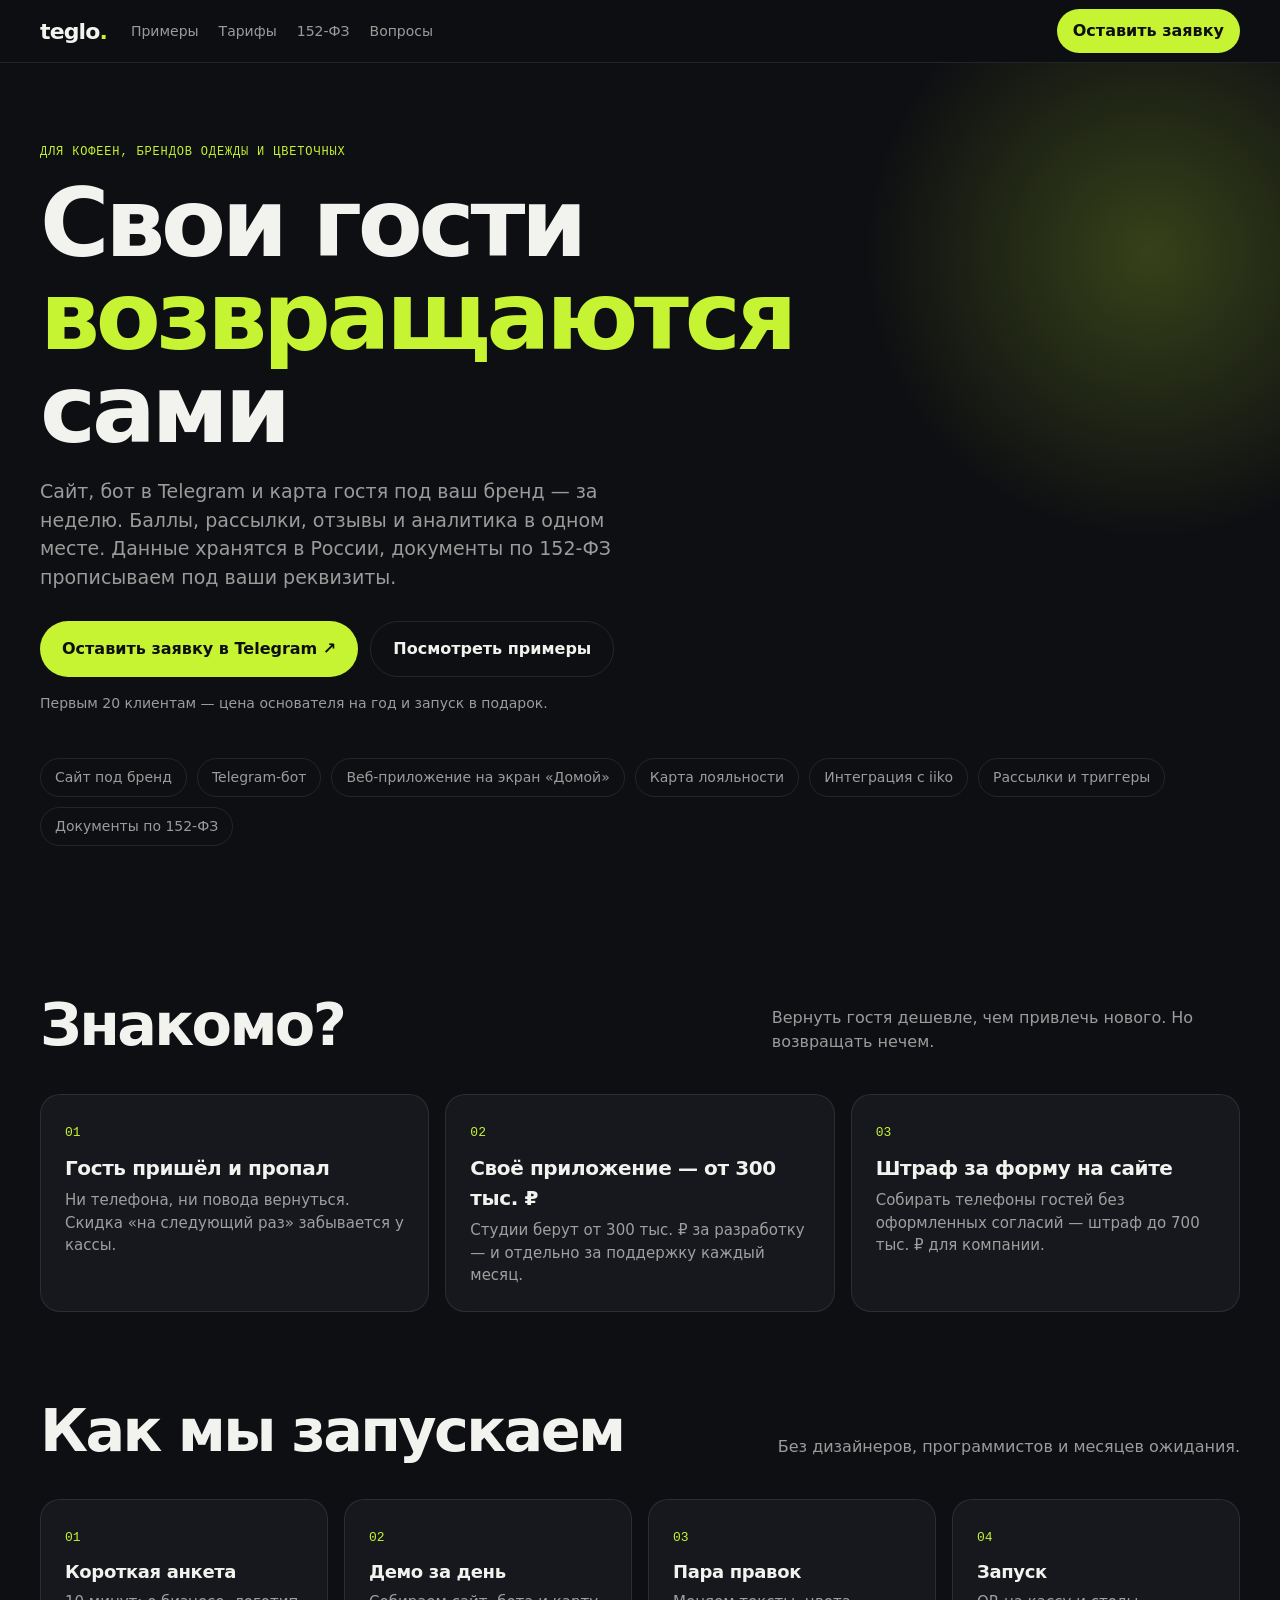
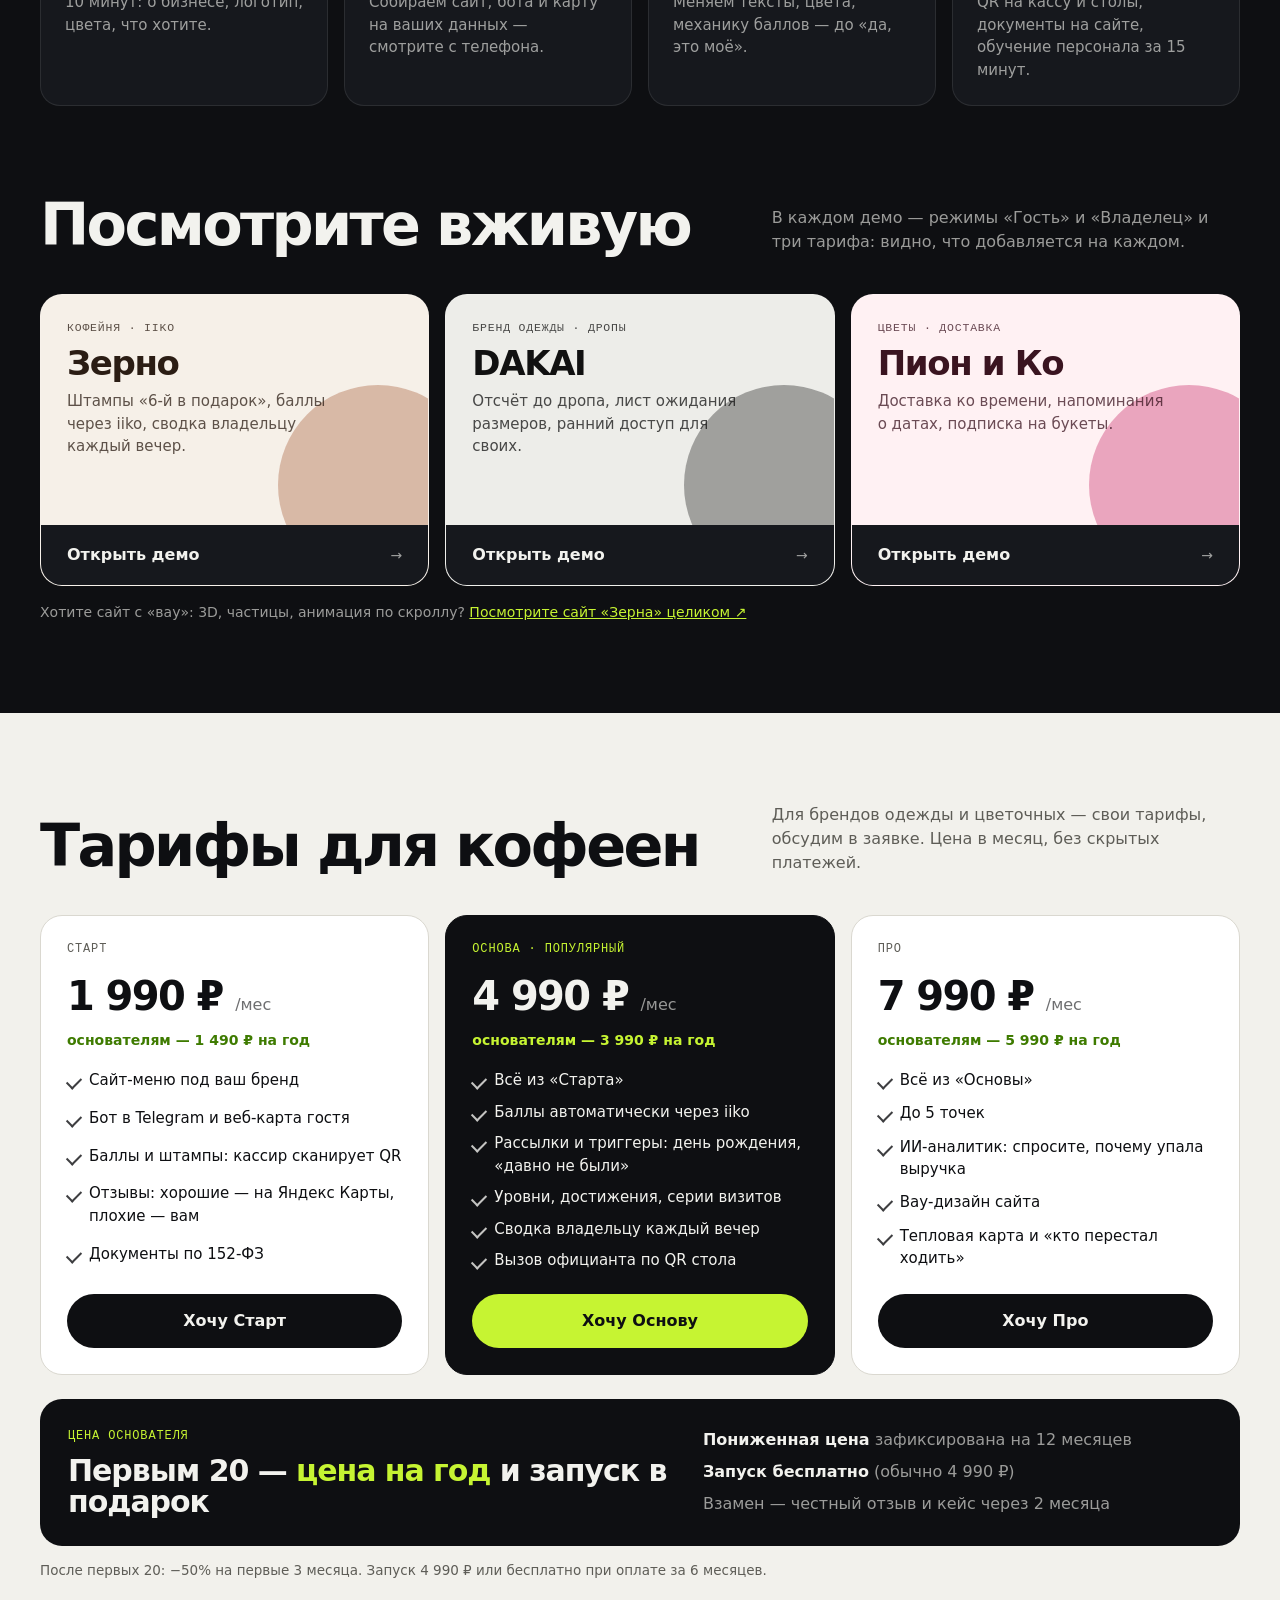
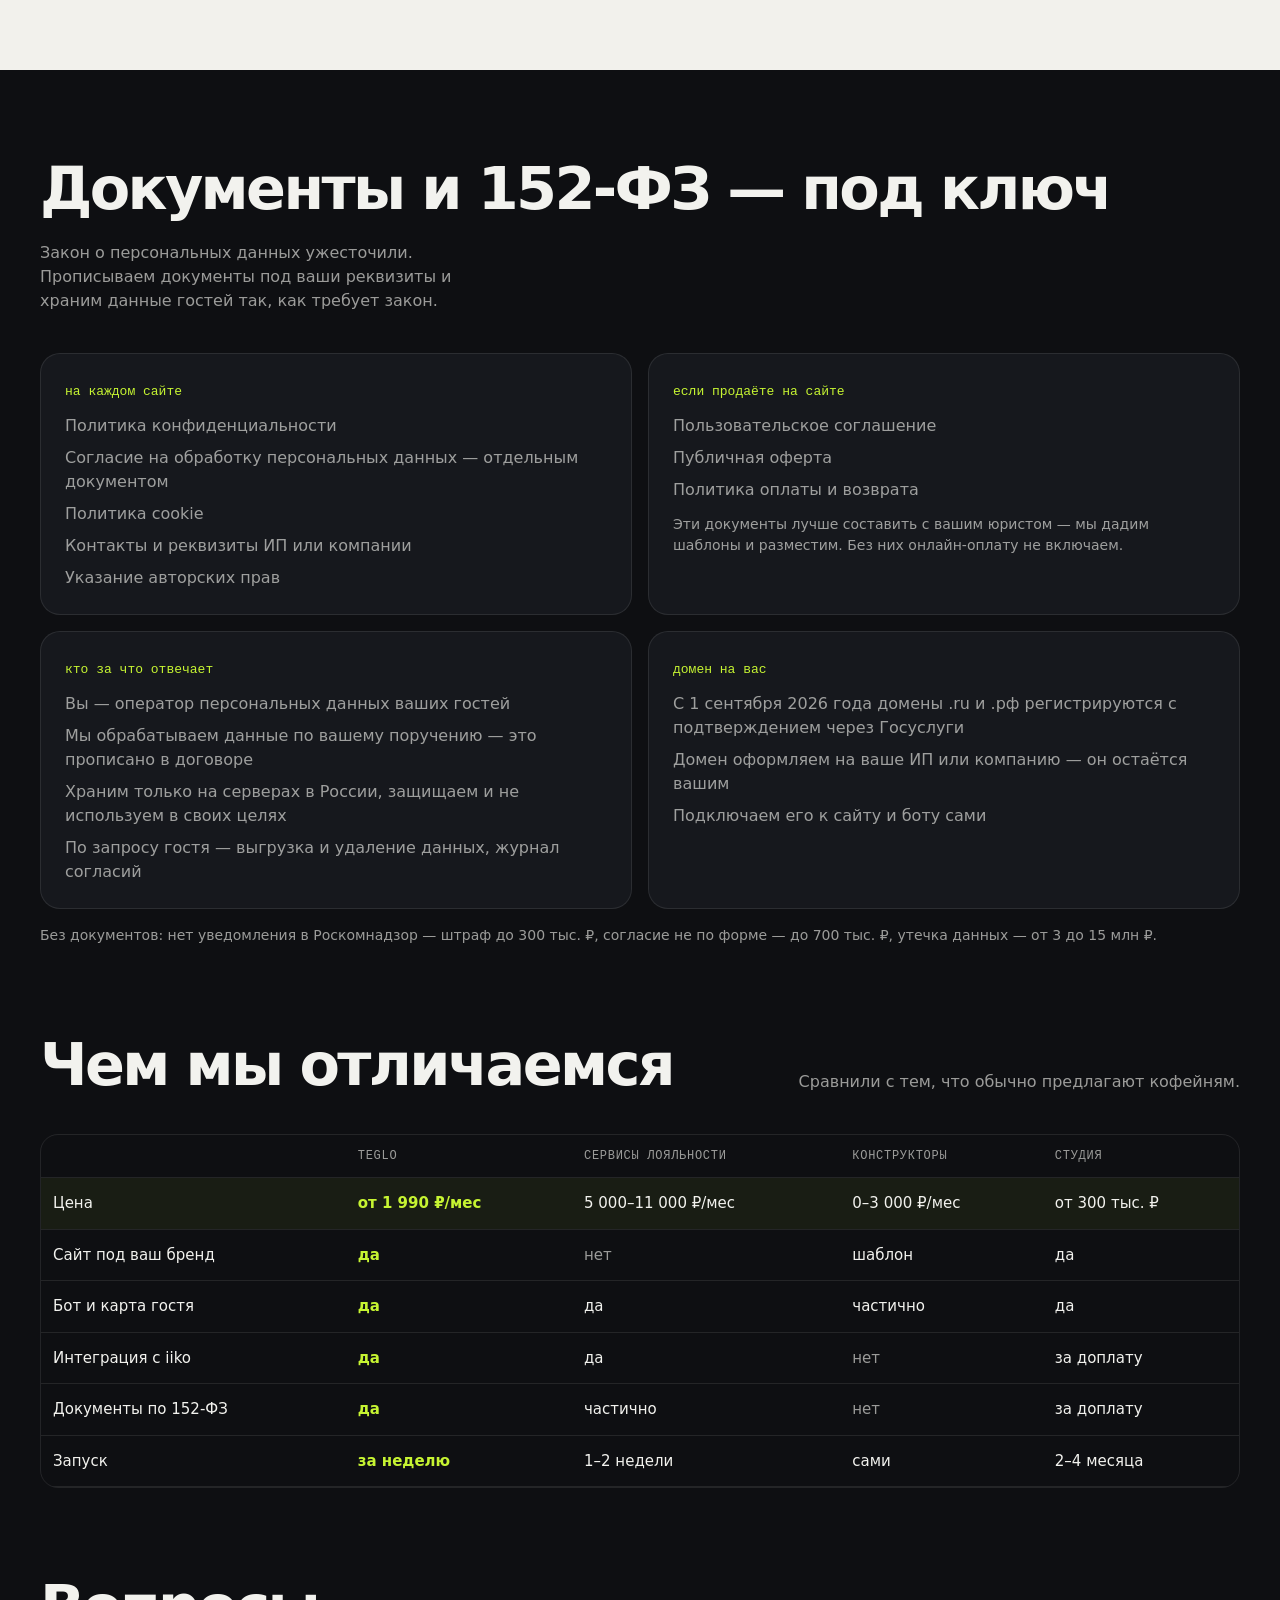
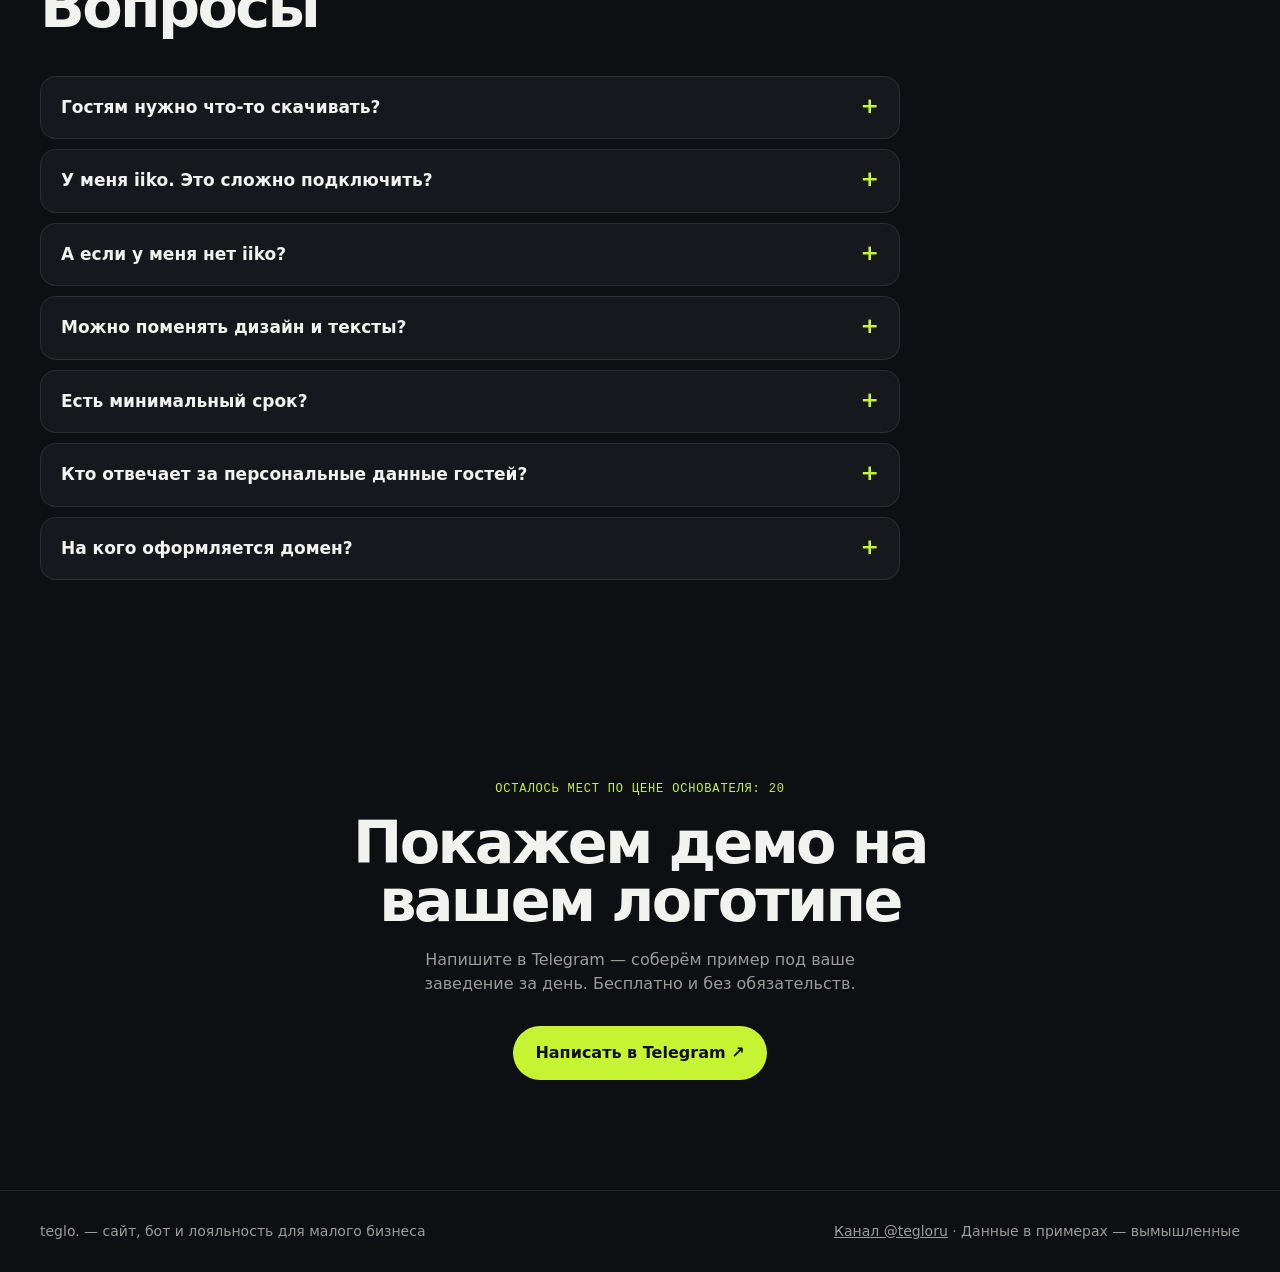
==== web/index.html @ 423ba561 "Teglo: лендинг, демо, бот-витрина и установка на сервер одной командой Co-Authored-By: Claude Opus 5" ====
<!DOCTYPE html>
<html lang="ru">
<head>
<meta charset="utf-8">
<meta name="viewport" content="width=device-width, initial-scale=1">
<title>Teglo — сайт, бот и карта гостя для вашего бизнеса</title>
<link rel="manifest" href="/manifest.webmanifest"><meta name="theme-color" content="#0E0F12"><link rel="icon" href="/icons/icon.svg" type="image/svg+xml"><link rel="apple-touch-icon" href="/icons/icon-180.png">
<meta name="description" content="Сайт, Telegram-бот и карта лояльности под ваш бренд за неделю. Данные в России, документы по 152-ФЗ включены.">
<link href="/fonts/fonts.css" rel="stylesheet">
<style>
/* Teglo: тёмная уверенная витрина, один лаймовый акцент, крупный гротеск. Ритм — тёмные секции с карточками, одна светлая (тарифы). */
:root{--bg:#0E0F12;--panel:#16181D;--panel2:#1D2027;--line:rgba(255,255,255,.09);--text:#F2F2EE;--muted:rgba(242,242,238,.62);--acc:#C6F432;--ink:#0E0F12;--light:#F2F1EC;--lmuted:#5E5D57;--lline:#DAD8D0;
--font:"Inter Tight",system-ui,sans-serif;--mono:"JetBrains Mono",ui-monospace,monospace}
*{box-sizing:border-box;margin:0;padding:0}
html{scroll-behavior:smooth}
body{background:var(--bg);color:var(--text);font:400 16px/1.5 var(--font);-webkit-font-smoothing:antialiased}
a{color:inherit}
.mono{font-family:var(--mono);font-size:12px;letter-spacing:.07em;text-transform:uppercase}
.wrap{width:min(1200px,100% - 40px);margin:0 auto}
h1,h2{font-weight:800;letter-spacing:-.045em;line-height:.98;text-wrap:balance}
h2{font-size:clamp(34px,4.6vw,60px)}
:focus-visible{outline:2px solid var(--acc);outline-offset:3px}
.btn{display:inline-flex;align-items:center;gap:8px;padding:15px 22px;border-radius:999px;font-weight:700;text-decoration:none;transition:transform .2s}
.btn:hover{transform:translateY(-2px)}
.btn.a{background:var(--acc);color:var(--ink)}
.btn.o{border:1px solid var(--line)}
nav.top{position:sticky;top:0;z-index:10;background:rgba(14,15,18,.82);backdrop-filter:blur(12px);border-bottom:1px solid var(--line)}
nav.top .wrap{display:flex;align-items:center;gap:24px;height:62px}
.logo{font-weight:800;font-size:22px;letter-spacing:-.04em;text-decoration:none}
.logo b{color:var(--acc)}
nav.top .links{display:flex;gap:20px;color:var(--muted);font-size:14px}
nav.top .links a{text-decoration:none}
nav.top .sp{flex:1}
nav.top .btn{padding:10px 16px}

.hero{padding:80px 0 60px;position:relative;overflow:hidden}
.hero h1{font-size:clamp(46px,7.4vw,104px);max-width:14ch}
.hero h1 em{font-style:normal;color:var(--acc)}
.hero p{font-size:19px;color:var(--muted);max-width:52ch;margin-top:22px}
.hero .cta{display:flex;gap:12px;margin-top:30px;flex-wrap:wrap}
.hero .note{margin-top:16px;color:var(--muted);font-size:14px}
.chipsrow{display:flex;gap:10px;flex-wrap:wrap;margin-top:44px}
.chipsrow span{border:1px solid var(--line);border-radius:999px;padding:8px 14px;color:var(--muted);font-size:14px}
.glow{position:absolute;right:-180px;top:-120px;width:620px;height:620px;border-radius:50%;background:radial-gradient(circle,rgba(198,244,50,.22),transparent 65%);pointer-events:none}

section{padding:90px 0}
.head{display:flex;justify-content:space-between;align-items:end;gap:24px;margin-bottom:40px;flex-wrap:wrap}
.head p{color:var(--muted);max-width:46ch}
.pain{display:grid;grid-template-columns:repeat(3,1fr);gap:16px}
.box{background:var(--panel);border:1px solid var(--line);border-radius:20px;padding:24px}
.box b{display:block;font-size:20px;letter-spacing:-.02em;margin:10px 0 6px}
.box p{color:var(--muted);font-size:15px}
.num{font:500 13px var(--mono);color:var(--acc)}

.steps{display:grid;grid-template-columns:repeat(4,1fr);gap:16px;counter-reset:s}
.steps .box b{font-size:18px}

.demos{display:grid;grid-template-columns:repeat(3,1fr);gap:16px}
.demo{border-radius:22px;overflow:hidden;text-decoration:none;display:flex;flex-direction:column;border:1px solid var(--line);transition:transform .25s}
.demo:hover{transform:translateY(-4px)}
.demo .top{padding:26px;min-height:230px;position:relative;overflow:hidden}
.demo .top .k{font:500 11.5px var(--mono);letter-spacing:.07em;text-transform:uppercase;opacity:.75}
.demo .top h3{font-size:34px;font-weight:800;letter-spacing:-.04em;line-height:1;margin-top:12px}
.demo .top p{margin-top:10px;opacity:.75;max-width:30ch;font-size:15px}
.demo .bot{background:var(--panel);padding:18px 26px;display:flex;justify-content:space-between;align-items:center;color:var(--text)}
.demo .bot span{color:var(--muted);font-size:14px}
.demo .ring{position:absolute;right:-50px;bottom:-60px;width:200px;height:200px;border-radius:50%;opacity:.35}

.light{background:var(--light);color:var(--ink)}
.light .head p{color:var(--lmuted)}
.tiers{display:grid;grid-template-columns:repeat(3,1fr);gap:16px}
.tier{background:#fff;border:1px solid var(--lline);border-radius:22px;padding:26px;display:flex;flex-direction:column}
.tier.main{background:var(--ink);color:var(--text);border-color:var(--ink)}
.tier .n{font:500 12px var(--mono);letter-spacing:.07em;text-transform:uppercase;color:var(--lmuted)}
.tier.main .n{color:var(--acc)}
.tier .p{font-size:40px;font-weight:800;letter-spacing:-.04em;margin-top:10px}
.tier .p small{font-size:16px;font-weight:500;letter-spacing:0;opacity:.6}
.tier .f{font-size:14px;margin-top:4px;color:#3E7B00;font-weight:600}
.tier.main .f{color:var(--acc)}
.tier ul{list-style:none;margin-top:18px;display:grid;gap:9px;font-size:15px;flex:1}
.tier li{padding-left:22px;position:relative}
.tier li::before{content:"";position:absolute;left:0;top:8px;width:12px;height:7px;border-left:2px solid currentColor;border-bottom:2px solid currentColor;transform:rotate(-45deg);opacity:.8}
.tier li.plus{opacity:.6}
.tier .btn{margin-top:22px;justify-content:center}
.tier:not(.main) .btn{background:var(--ink);color:var(--text)}
.offer{margin-top:24px;background:var(--ink);color:var(--text);border-radius:22px;padding:28px;display:grid;grid-template-columns:1.2fr 1fr;gap:24px;align-items:center}
.offer h3{font-size:30px;font-weight:800;letter-spacing:-.035em;line-height:1.05}
.offer h3 em{font-style:normal;color:var(--acc)}
.offer ul{list-style:none;display:grid;gap:8px;color:var(--muted)}
.offer ul b{color:var(--text)}
.small{font-size:13.5px;color:var(--lmuted);margin-top:14px}

.law{display:grid;grid-template-columns:1fr 1fr;gap:16px}
.law .box ul{list-style:none;margin-top:12px;display:grid;gap:8px;color:var(--muted)}
table{width:100%;border-collapse:collapse;font-size:15px}
th,td{text-align:left;padding:14px 12px;border-bottom:1px solid var(--line)}
th{font:500 12px var(--mono);letter-spacing:.06em;text-transform:uppercase;color:var(--muted)}
td.y{color:var(--acc);font-weight:700}
td.no{color:var(--muted)}
tr.us td{background:rgba(198,244,50,.06)}
.tablewrap{overflow-x:auto;border:1px solid var(--line);border-radius:18px}

.faq{display:grid;gap:10px;max-width:860px}
details{background:var(--panel);border:1px solid var(--line);border-radius:16px;padding:18px 20px}
summary{cursor:pointer;font-weight:700;font-size:17px;list-style:none;display:flex;justify-content:space-between;gap:16px}
summary::after{content:"+";color:var(--acc);font-size:22px;line-height:1}
details[open] summary::after{content:"–"}
details p{color:var(--muted);margin-top:10px}

.final{text-align:center;padding:110px 0}
.final h2{max-width:16ch;margin:0 auto}
.final p{color:var(--muted);margin:18px auto 30px;max-width:44ch}
footer{border-top:1px solid var(--line);padding:30px 0;color:var(--muted);font-size:14px}
footer .wrap{display:flex;justify-content:space-between;gap:20px;flex-wrap:wrap}

@media (max-width:900px){
  nav.top .links{display:none}
  .pain,.steps,.demos,.tiers,.law,.offer{grid-template-columns:1fr}
  section{padding:64px 0}
}
</style>
</head>
<body>
<nav class="top"><div class="wrap">
  <a class="logo" href="#">teglo<b>.</b></a>
  <div class="links"><a href="#demo">Примеры</a><a href="#price">Тарифы</a><a href="#law">152-ФЗ</a><a href="#faq">Вопросы</a></div>
  <div class="sp"></div>
  <a class="btn a tg" href="#" target="_blank" rel="noopener">Оставить заявку</a>
</div></nav>

<header class="hero"><div class="glow"></div><div class="wrap">
  <div class="mono" style="color:var(--acc)">для кофеен, брендов одежды и цветочных</div>
  <h1 style="margin-top:16px">Свои гости <em>возвращаются</em> сами</h1>
  <p>Сайт, бот в Telegram и карта гостя под ваш бренд — за неделю. Баллы, рассылки, отзывы и аналитика в одном месте. Данные хранятся в России, документы по 152-ФЗ прописываем под ваши реквизиты.</p>
  <div class="cta"><a class="btn a tg" href="#" target="_blank" rel="noopener">Оставить заявку в Telegram ↗</a><a class="btn o" href="#demo">Посмотреть примеры</a></div>
  <div class="note">Первым 20 клиентам — цена основателя на год и запуск в подарок.</div>
  <div class="chipsrow"><span>Сайт под бренд</span><span>Telegram-бот</span><span>Веб-приложение на экран «Домой»</span><span>Карта лояльности</span><span>Интеграция с iiko</span><span>Рассылки и триггеры</span><span>Документы по 152-ФЗ</span></div>
</div></header>

<section><div class="wrap">
  <div class="head"><h2>Знакомо?</h2><p>Вернуть гостя дешевле, чем привлечь нового. Но возвращать нечем.</p></div>
  <div class="pain">
    <div class="box"><span class="num">01</span><b>Гость пришёл и пропал</b><p>Ни телефона, ни повода вернуться. Скидка «на следующий раз» забывается у кассы.</p></div>
    <div class="box"><span class="num">02</span><b>Своё приложение — от 300 тыс. ₽</b><p>Студии берут от 300 тыс. ₽ за разработку — и отдельно за поддержку каждый месяц.</p></div>
    <div class="box"><span class="num">03</span><b>Штраф за форму на сайте</b><p>Собирать телефоны гостей без оформленных согласий — штраф до 700 тыс. ₽ для компании.</p></div>
  </div>
</div></section>

<section style="padding-top:0"><div class="wrap">
  <div class="head"><h2>Как мы запускаем</h2><p>Без дизайнеров, программистов и месяцев ожидания.</p></div>
  <div class="steps">
    <div class="box"><span class="num">01</span><b>Короткая анкета</b><p>10 минут: о бизнесе, логотип, цвета, что хотите.</p></div>
    <div class="box"><span class="num">02</span><b>Демо за день</b><p>Собираем сайт, бота и карту на ваших данных — смотрите с телефона.</p></div>
    <div class="box"><span class="num">03</span><b>Пара правок</b><p>Меняем тексты, цвета, механику баллов — до «да, это моё».</p></div>
    <div class="box"><span class="num">04</span><b>Запуск</b><p>QR на кассу и столы, документы на сайте, обучение персонала за 15 минут.</p></div>
  </div>
</div></section>

<section id="demo" style="padding-top:0"><div class="wrap">
  <div class="head"><h2>Посмотрите вживую</h2><p>В каждом демо — режимы «Гость» и «Владелец» и три тарифа: видно, что добавляется на каждом.</p></div>
  <div class="demos">
    <a class="demo" href="demo.html?n=zerno" style="background:#F6F0E8;color:#2B1D14">
      <div class="top"><span class="ring" style="background:#A0522D"></span><div class="k">кофейня · iiko</div><h3>Зерно</h3><p>Штампы «6-й в подарок», баллы через iiko, сводка владельцу каждый вечер.</p></div>
      <div class="bot"><b>Открыть демо</b><span>→</span></div></a>
    <a class="demo" href="demo.html?n=dakai" style="background:#EDEDE9;color:#111">
      <div class="top"><span class="ring" style="background:#111"></span><div class="k">бренд одежды · дропы</div><h3>DAKAI</h3><p>Отсчёт до дропа, лист ожидания размеров, ранний доступ для своих.</p></div>
      <div class="bot"><b>Открыть демо</b><span>→</span></div></a>
    <a class="demo" href="demo.html?n=pion" style="background:#FFF1F3;color:#3A1420">
      <div class="top"><span class="ring" style="background:#C2185B"></span><div class="k">цветы · доставка</div><h3>Пион и Ко</h3><p>Доставка ко времени, напоминания о датах, подписка на букеты.</p></div>
      <div class="bot"><b>Открыть демо</b><span>→</span></div></a>
  </div>
  <p style="color:var(--muted);margin-top:16px;font-size:14px">Хотите сайт с «вау»: 3D, частицы, анимация по скроллу? <a href="zerno-site.html" target="_blank" rel="noopener" style="color:var(--acc)">Посмотрите сайт «Зерна» целиком ↗</a></p>
</div></section>

<section id="price" class="light"><div class="wrap">
  <div class="head"><h2>Тарифы для кофеен</h2><p>Для брендов одежды и цветочных — свои тарифы, обсудим в заявке. Цена в месяц, без скрытых платежей.</p></div>
  <div class="tiers">
    <div class="tier"><span class="n">Старт</span><div class="p">1 990 ₽ <small>/мес</small></div><div class="f">основателям — 1 490 ₽ на год</div>
      <ul><li>Сайт-меню под ваш бренд</li><li>Бот в Telegram и веб-карта гостя</li><li>Баллы и штампы: кассир сканирует QR</li><li>Отзывы: хорошие — на Яндекс Карты, плохие — вам</li><li>Документы по 152-ФЗ</li></ul>
      <a class="btn tg" href="#" target="_blank" rel="noopener">Хочу Старт</a></div>
    <div class="tier main"><span class="n">Основа · популярный</span><div class="p">4 990 ₽ <small>/мес</small></div><div class="f">основателям — 3 990 ₽ на год</div>
      <ul><li>Всё из «Старта»</li><li>Баллы автоматически через iiko</li><li>Рассылки и триггеры: день рождения, «давно не были»</li><li>Уровни, достижения, серии визитов</li><li>Сводка владельцу каждый вечер</li><li>Вызов официанта по QR стола</li></ul>
      <a class="btn a tg" href="#" target="_blank" rel="noopener">Хочу Основу</a></div>
    <div class="tier"><span class="n">Про</span><div class="p">7 990 ₽ <small>/мес</small></div><div class="f">основателям — 5 990 ₽ на год</div>
      <ul><li>Всё из «Основы»</li><li>До 5 точек</li><li>ИИ-аналитик: спросите, почему упала выручка</li><li>Вау-дизайн сайта</li><li>Тепловая карта и «кто перестал ходить»</li></ul>
      <a class="btn tg" href="#" target="_blank" rel="noopener">Хочу Про</a></div>
  </div>
  <div class="offer">
    <div><div class="mono" style="color:var(--acc)">цена основателя</div><h3 style="margin-top:10px">Первым 20 — <em>цена на год</em> и запуск в подарок</h3></div>
    <ul><li><b>Пониженная цена</b> зафиксирована на 12 месяцев</li><li><b>Запуск бесплатно</b> (обычно 4 990 ₽)</li><li>Взамен — честный отзыв и кейс через 2 месяца</li></ul>
  </div>
  <p class="small">После первых 20: −50% на первые 3 месяца. Запуск 4 990 ₽ или бесплатно при оплате за 6 месяцев.</p>
</div></section>

<section id="law"><div class="wrap">
  <div class="head"><h2>Документы и 152-ФЗ — под ключ</h2><p>Закон о персональных данных ужесточили. Прописываем документы под ваши реквизиты и храним данные гостей так, как требует закон.</p></div>
  <div class="law">
    <div class="box"><span class="num">на каждом сайте</span><ul><li>Политика конфиденциальности</li><li>Согласие на обработку персональных данных — отдельным документом</li><li>Политика cookie</li><li>Контакты и реквизиты ИП или компании</li><li>Указание авторских прав</li></ul></div>
    <div class="box"><span class="num">если продаёте на сайте</span><ul><li>Пользовательское соглашение</li><li>Публичная оферта</li><li>Политика оплаты и возврата</li></ul><p style="margin-top:12px;font-size:14px">Эти документы лучше составить с вашим юристом — мы дадим шаблоны и разместим. Без них онлайн-оплату не включаем.</p></div>
    <div class="box"><span class="num">кто за что отвечает</span><ul><li>Вы — оператор персональных данных ваших гостей</li><li>Мы обрабатываем данные по вашему поручению — это прописано в договоре</li><li>Храним только на серверах в России, защищаем и не используем в своих целях</li><li>По запросу гостя — выгрузка и удаление данных, журнал согласий</li></ul></div>
    <div class="box"><span class="num">домен на вас</span><ul><li>С 1 сентября 2026 года домены .ru и .рф регистрируются с подтверждением через Госуслуги</li><li>Домен оформляем на ваше ИП или компанию — он остаётся вашим</li><li>Подключаем его к сайту и боту сами</li></ul></div>
  </div>
  <p style="color:var(--muted);margin-top:16px;font-size:14px">Без документов: нет уведомления в Роскомнадзор — штраф до 300 тыс. ₽, согласие не по форме — до 700 тыс. ₽, утечка данных — от 3 до 15 млн ₽.</p>
</div></section>

<section style="padding-top:0"><div class="wrap">
  <div class="head"><h2>Чем мы отличаемся</h2><p>Сравнили с тем, что обычно предлагают кофейням.</p></div>
  <div class="tablewrap"><table>
    <thead><tr><th></th><th>Teglo</th><th>Сервисы лояльности</th><th>Конструкторы</th><th>Студия</th></tr></thead>
    <tbody>
      <tr class="us"><td>Цена</td><td class="y">от 1 990 ₽/мес</td><td>5 000–11 000 ₽/мес</td><td>0–3 000 ₽/мес</td><td>от 300 тыс. ₽</td></tr>
      <tr><td>Сайт под ваш бренд</td><td class="y">да</td><td class="no">нет</td><td>шаблон</td><td>да</td></tr>
      <tr><td>Бот и карта гостя</td><td class="y">да</td><td>да</td><td>частично</td><td>да</td></tr>
      <tr><td>Интеграция с iiko</td><td class="y">да</td><td>да</td><td class="no">нет</td><td>за доплату</td></tr>
      <tr><td>Документы по 152-ФЗ</td><td class="y">да</td><td>частично</td><td class="no">нет</td><td>за доплату</td></tr>
      <tr><td>Запуск</td><td class="y">за неделю</td><td>1–2 недели</td><td>сами</td><td>2–4 месяца</td></tr>
    </tbody></table></div>
</div></section>

<section id="faq" style="padding-top:0"><div class="wrap">
  <div class="head"><h2>Вопросы</h2></div>
  <div class="faq">
    <details><summary>Гостям нужно что-то скачивать?</summary><p>Нет. Карта работает в Telegram-боте или по QR в браузере. Сайт можно добавить на экран «Домой» — он откроется как приложение.</p></details>
    <details><summary>У меня iiko. Это сложно подключить?</summary><p>Нет: вы даёте доступ к API iikoCard, мы проверяем права одной кнопкой и подключаем. Баллы и чеки дальше приходят сами.</p></details>
    <details><summary>А если у меня нет iiko?</summary><p>Тариф «Старт»: кассир сканирует QR гостя в боте и вводит сумму — баллы начисляются сразу.</p></details>
    <details><summary>Можно поменять дизайн и тексты?</summary><p>Да, в любой момент — в админке или попросить нас. Цвета, шрифты и блоки подбираются под ваш бренд.</p></details>
    <details><summary>Есть минимальный срок?</summary><p>Помесячная оплата без долгих договоров. При оплате за 6 месяцев — запуск в подарок.</p></details>
    <details><summary>Кто отвечает за персональные данные гостей?</summary><p>По закону оператор — ваш бизнес. Мы обрабатываем данные по вашему поручению: это закреплено в договоре, данные хранятся в России, и мы не используем их в своих целях.</p></details>
    <details><summary>На кого оформляется домен?</summary><p>На вас — ИП или компанию: с 1 сентября 2026 года это делается с подтверждением через Госуслуги. Подключение к сайту и боту берём на себя.</p></details>
  </div>
</div></section>

<section class="final"><div class="wrap">
  <div class="mono" style="color:var(--acc)">осталось мест по цене основателя: 20</div>
  <h2 style="margin-top:16px">Покажем демо на вашем логотипе</h2>
  <p>Напишите в Telegram — соберём пример под ваше заведение за день. Бесплатно и без обязательств.</p>
  <a class="btn a tg" href="#" target="_blank" rel="noopener">Написать в Telegram ↗</a>
</div></section>

<footer><div class="wrap"><span>teglo. — сайт, бот и лояльность для малого бизнеса</span><span><a href="https://t.me/tegloru" target="_blank" rel="noopener" style="color:inherit">Канал @tegloru</a> · Данные в примерах — вымышленные</span></div></footer>

<script>
const TG_LINK = "https://t.me/tegloru_bot?start=lead";   /* сюда — ник для заявок */
document.querySelectorAll(".tg").forEach(a=>a.href=TG_LINK);
</script>
</body>
</html>
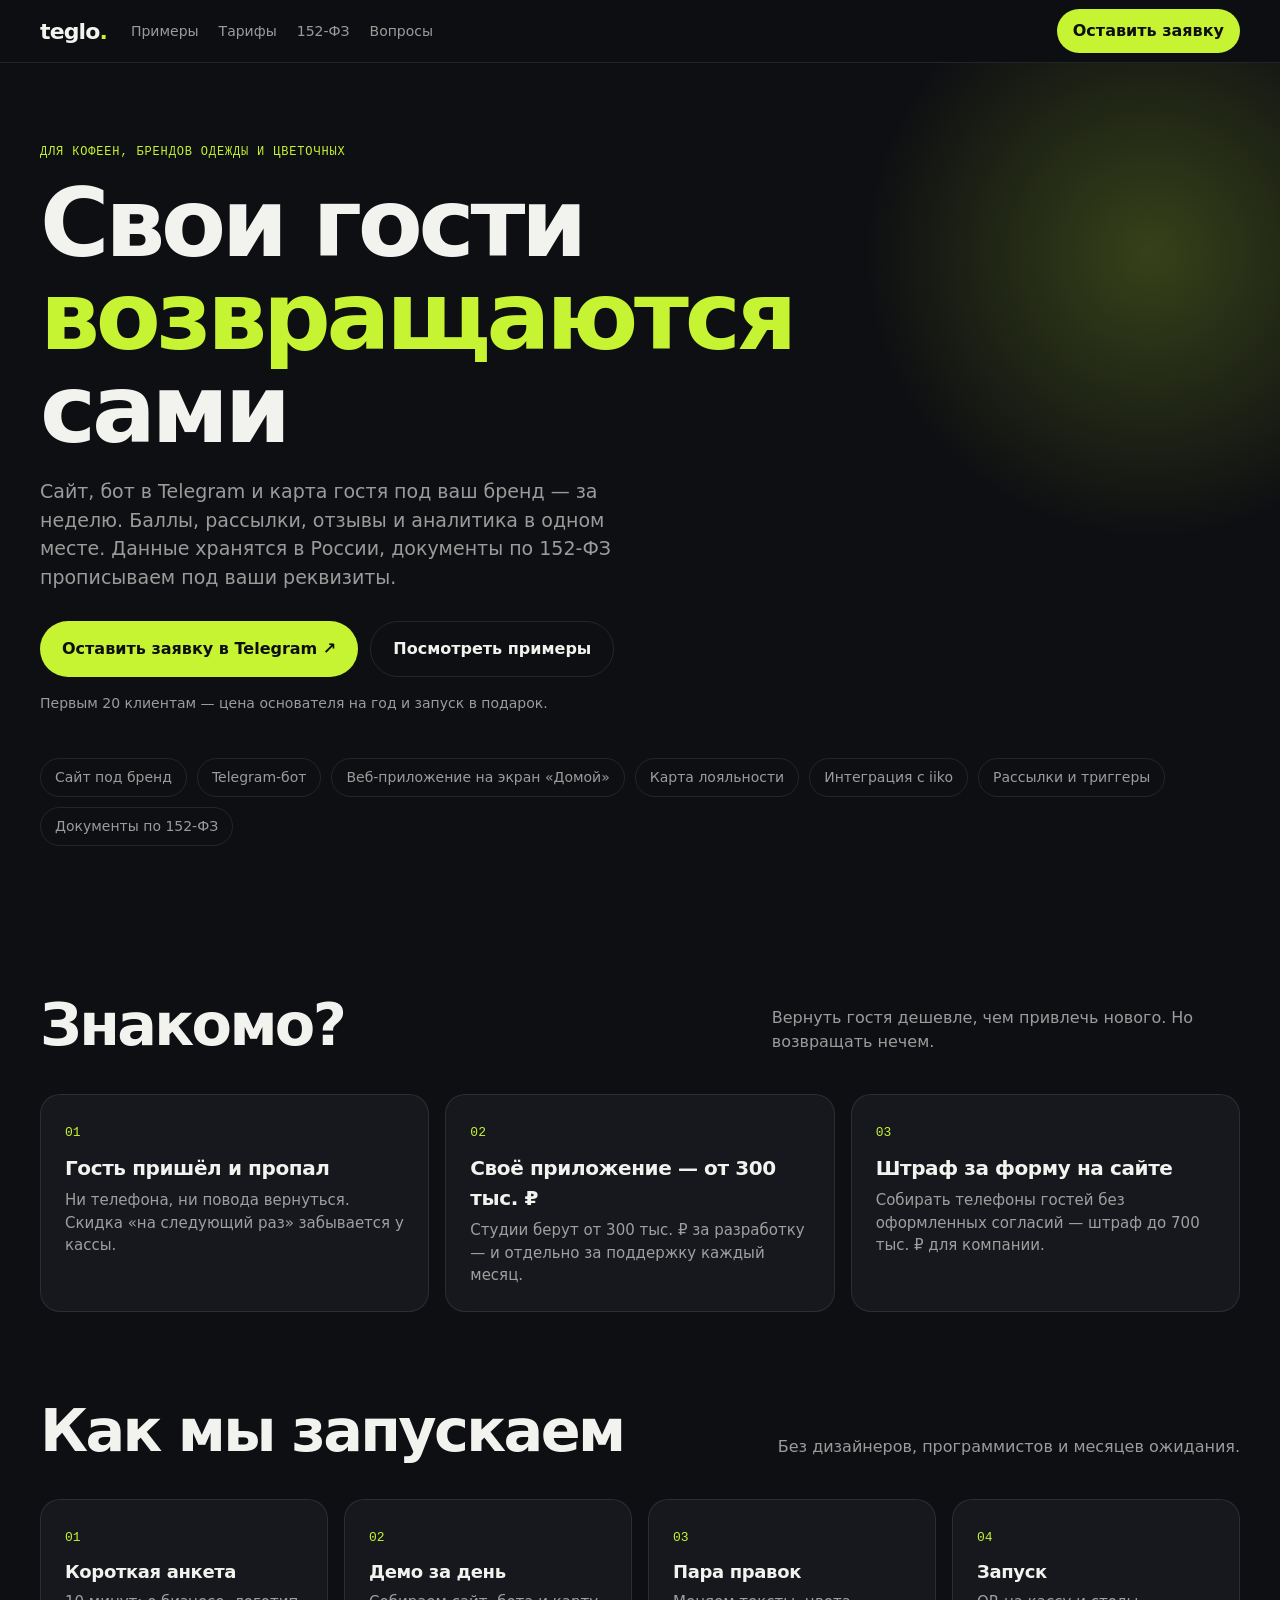
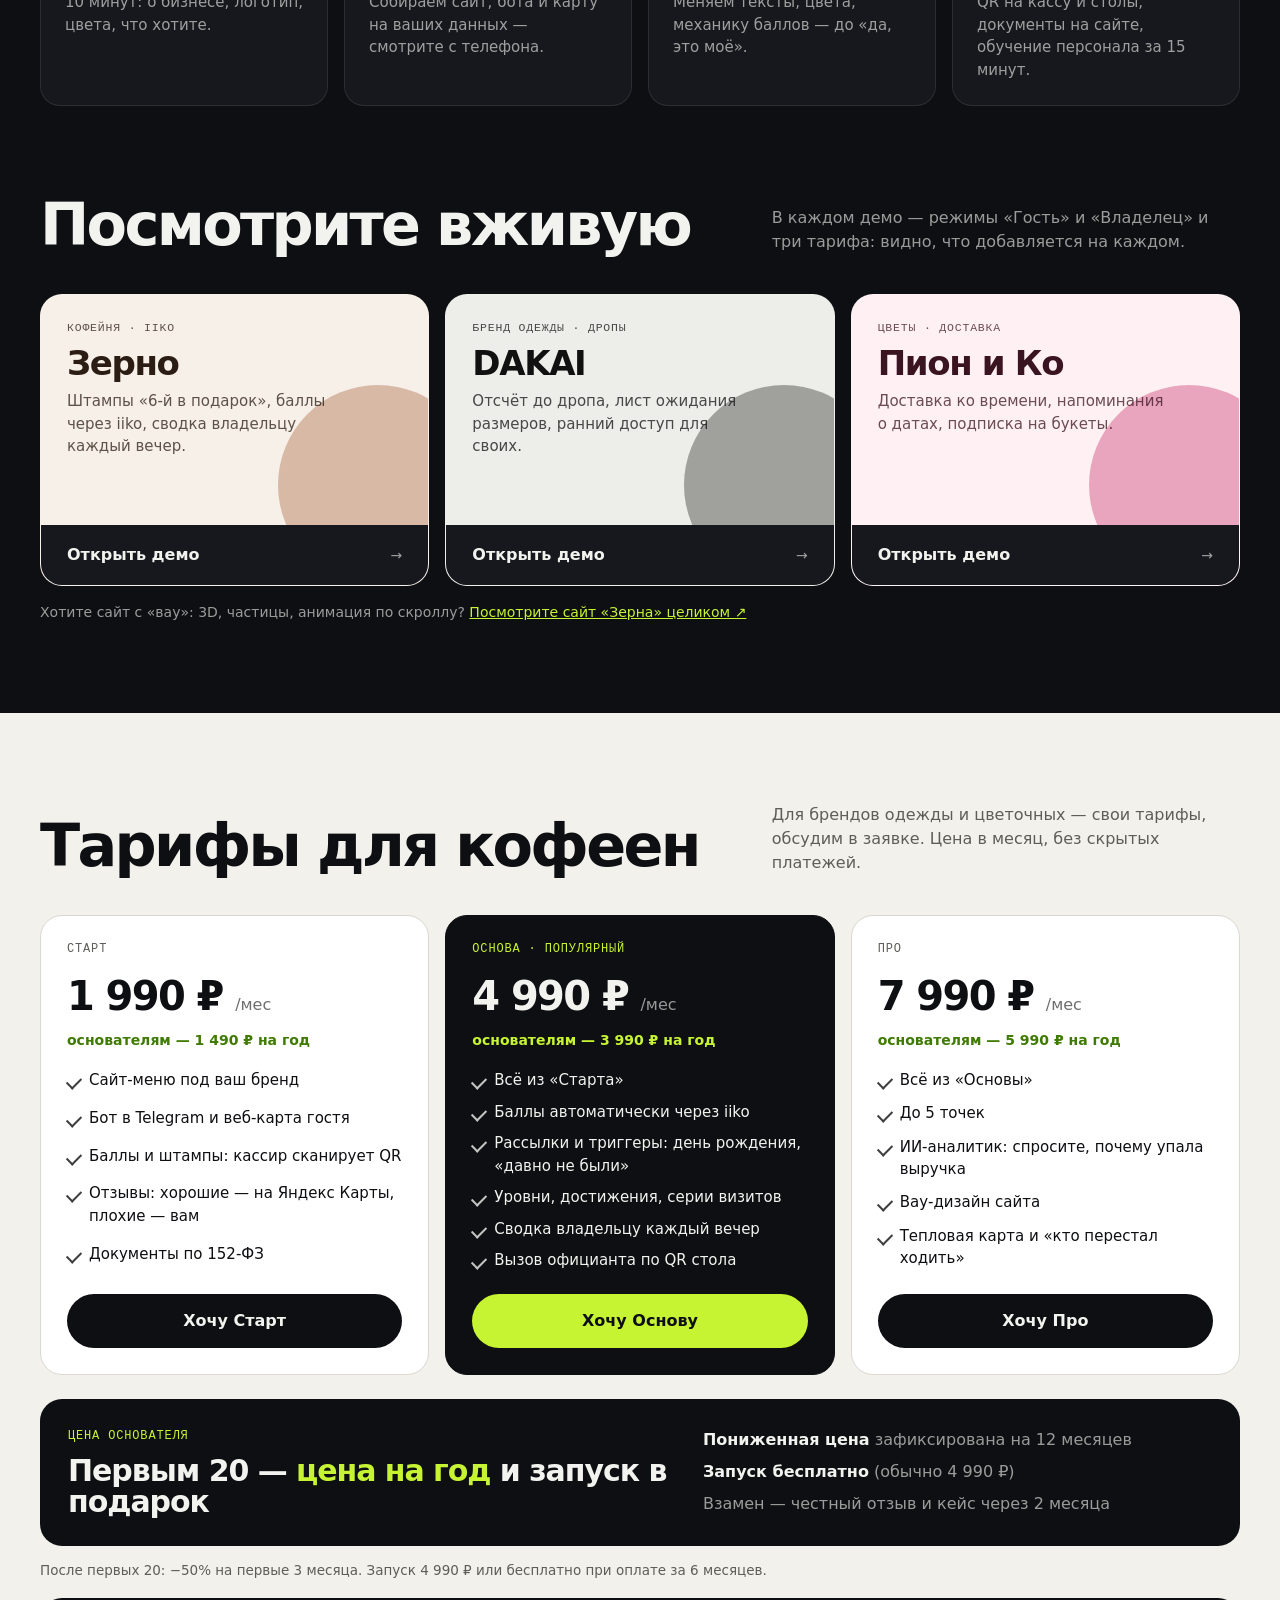
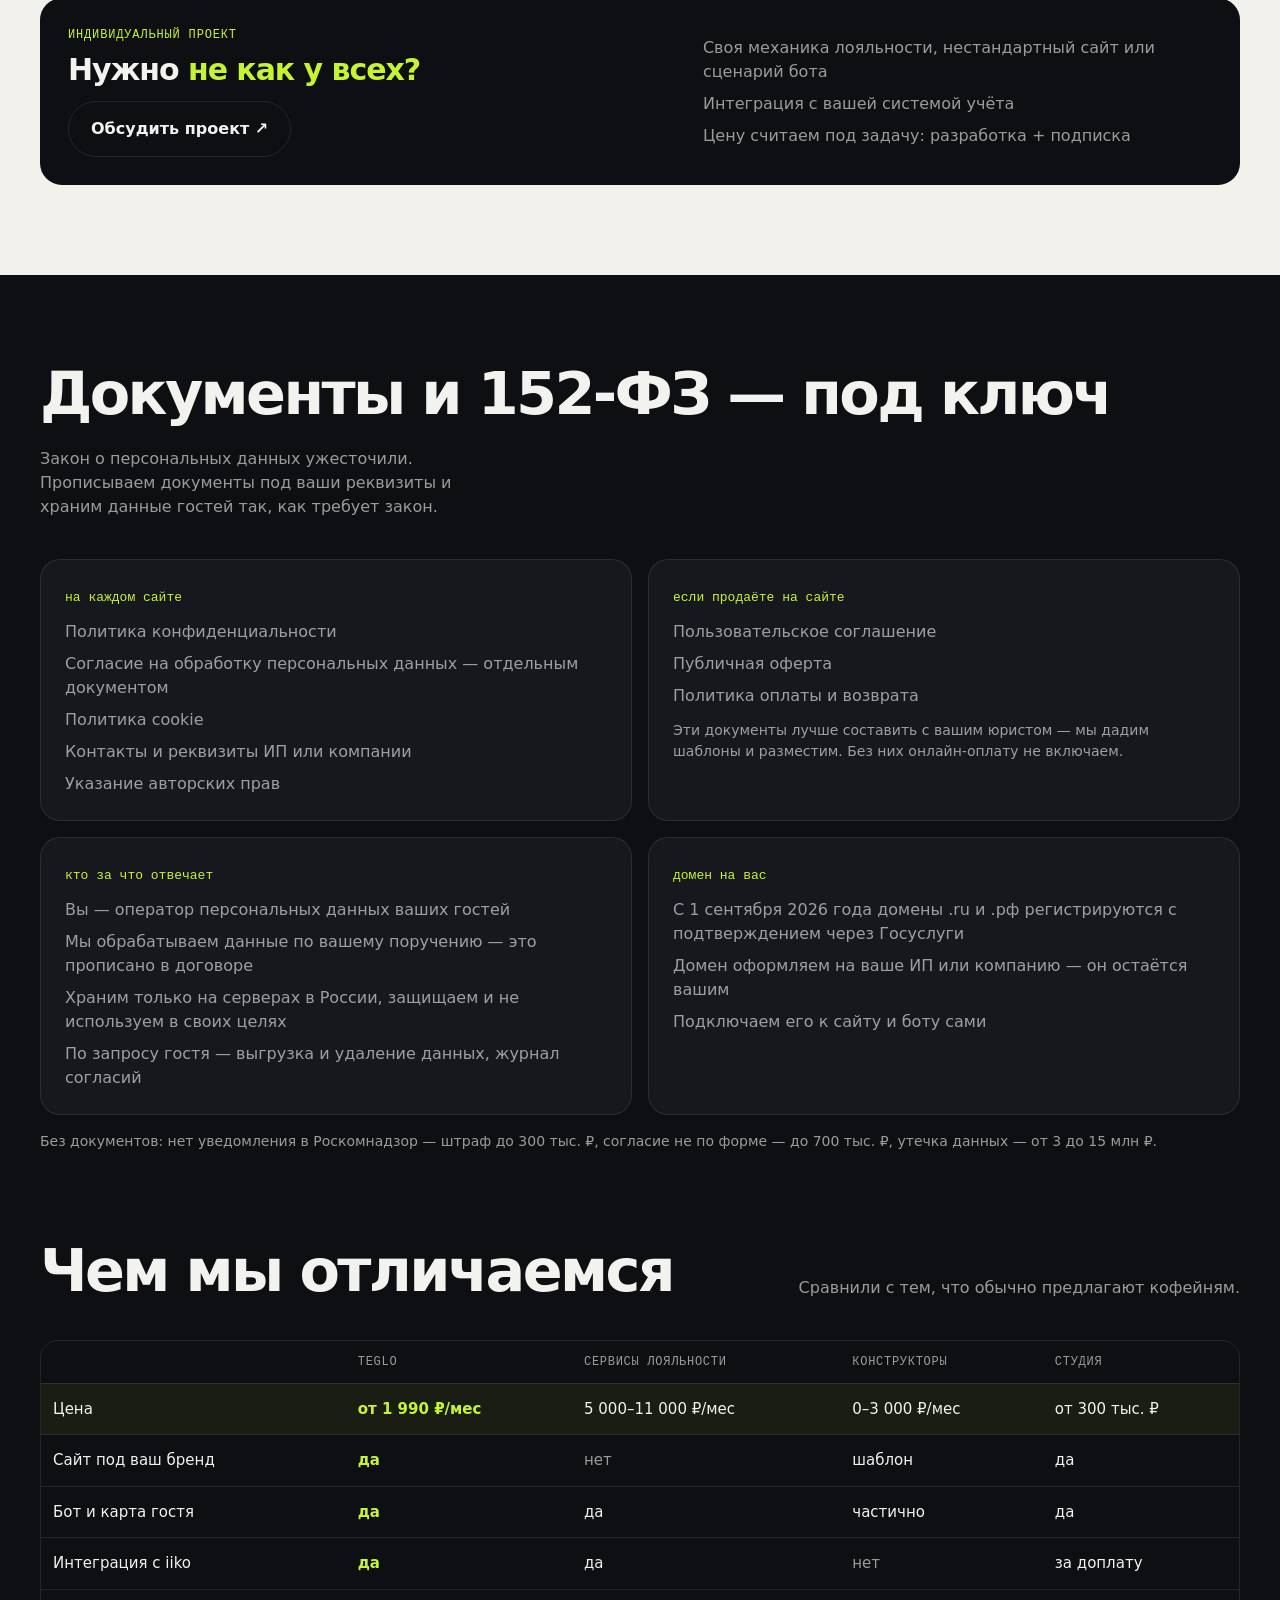
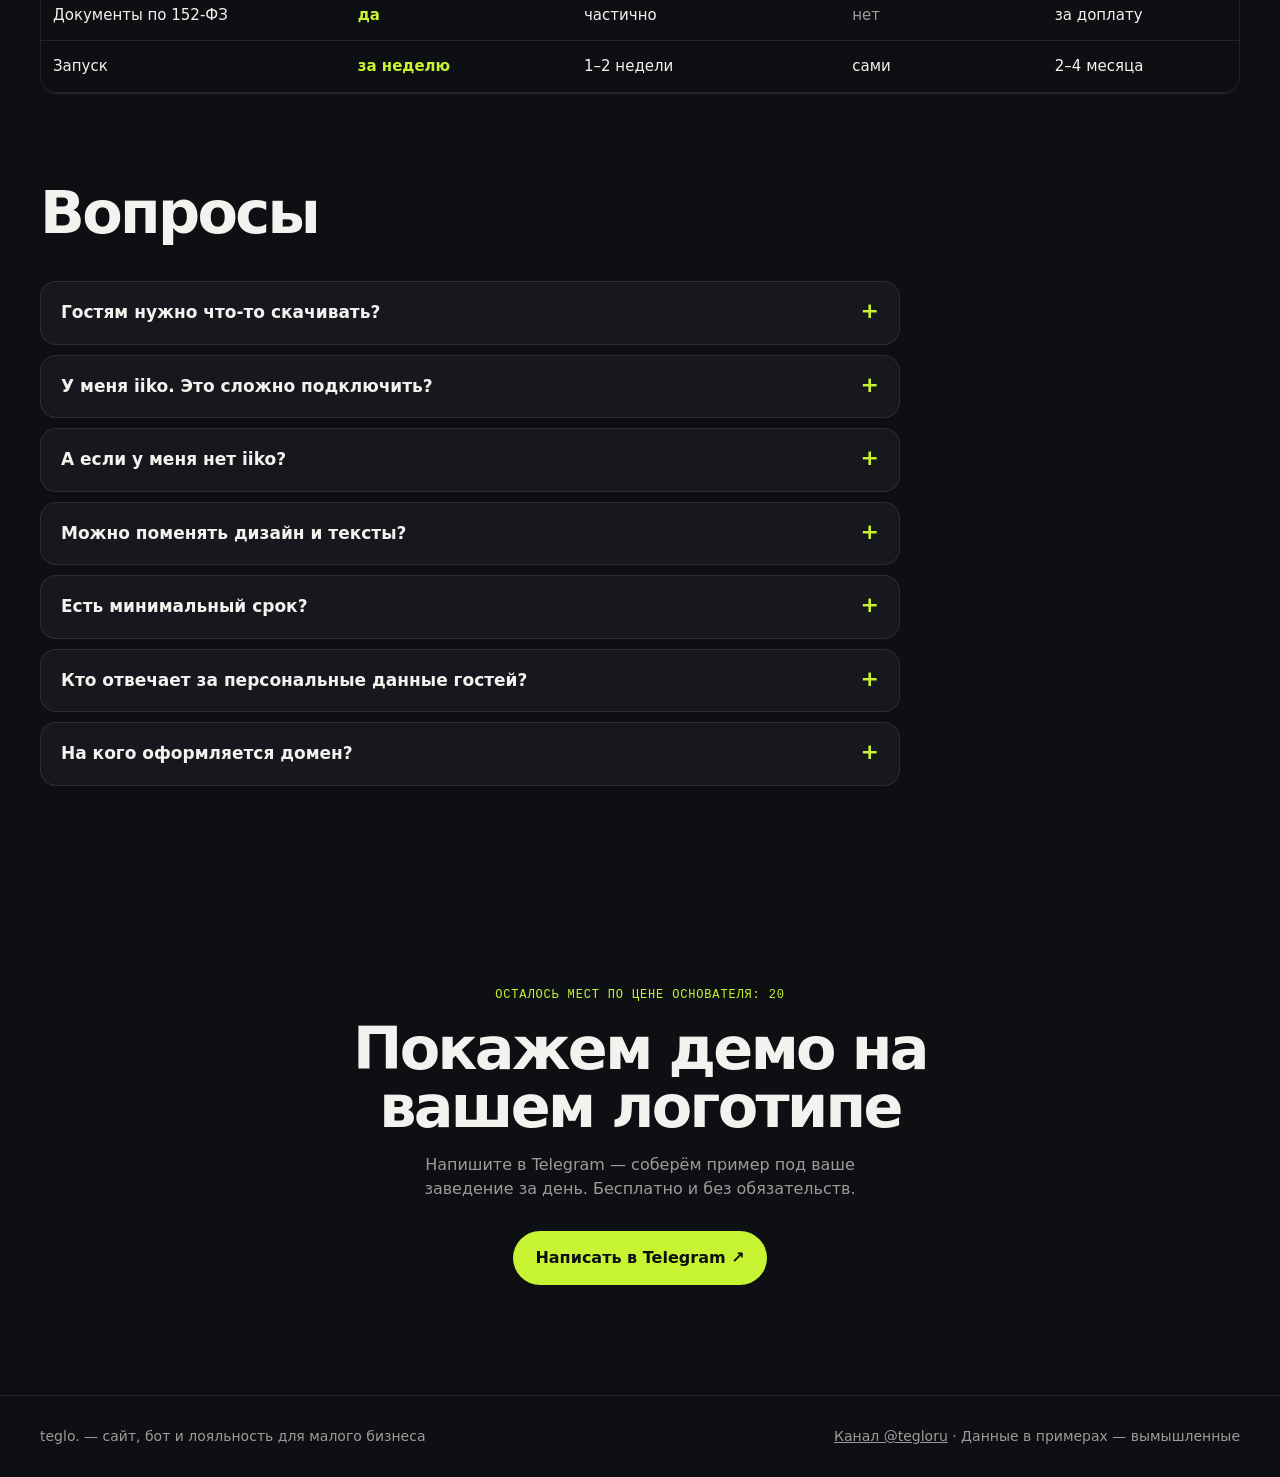
==== commit 9dd3acca: "Лендинг: блок «Индивидуальный проект»; бот: заявка /start custom с пометкой для владельца Co-Authore" ====
--- a/web/index.html
+++ b/web/index.html
@@ -190,6 +190,10 @@
     <ul><li><b>Пониженная цена</b> зафиксирована на 12 месяцев</li><li><b>Запуск бесплатно</b> (обычно 4 990 ₽)</li><li>Взамен — честный отзыв и кейс через 2 месяца</li></ul>
   </div>
   <p class="small">После первых 20: −50% на первые 3 месяца. Запуск 4 990 ₽ или бесплатно при оплате за 6 месяцев.</p>
+  <div class="offer" style="margin-top:18px">
+    <div><div class="mono" style="color:var(--acc)">индивидуальный проект</div><h3 style="margin-top:10px">Нужно <em>не как у всех?</em></h3><a class="btn o" style="margin-top:16px" href="https://t.me/tegloru_bot?start=custom" target="_blank" rel="noopener">Обсудить проект ↗</a></div>
+    <ul><li>Своя механика лояльности, нестандартный сайт или сценарий бота</li><li>Интеграция с вашей системой учёта</li><li>Цену считаем под задачу: разработка + подписка</li></ul>
+  </div>
 </div></section>
 
 <section id="law"><div class="wrap">
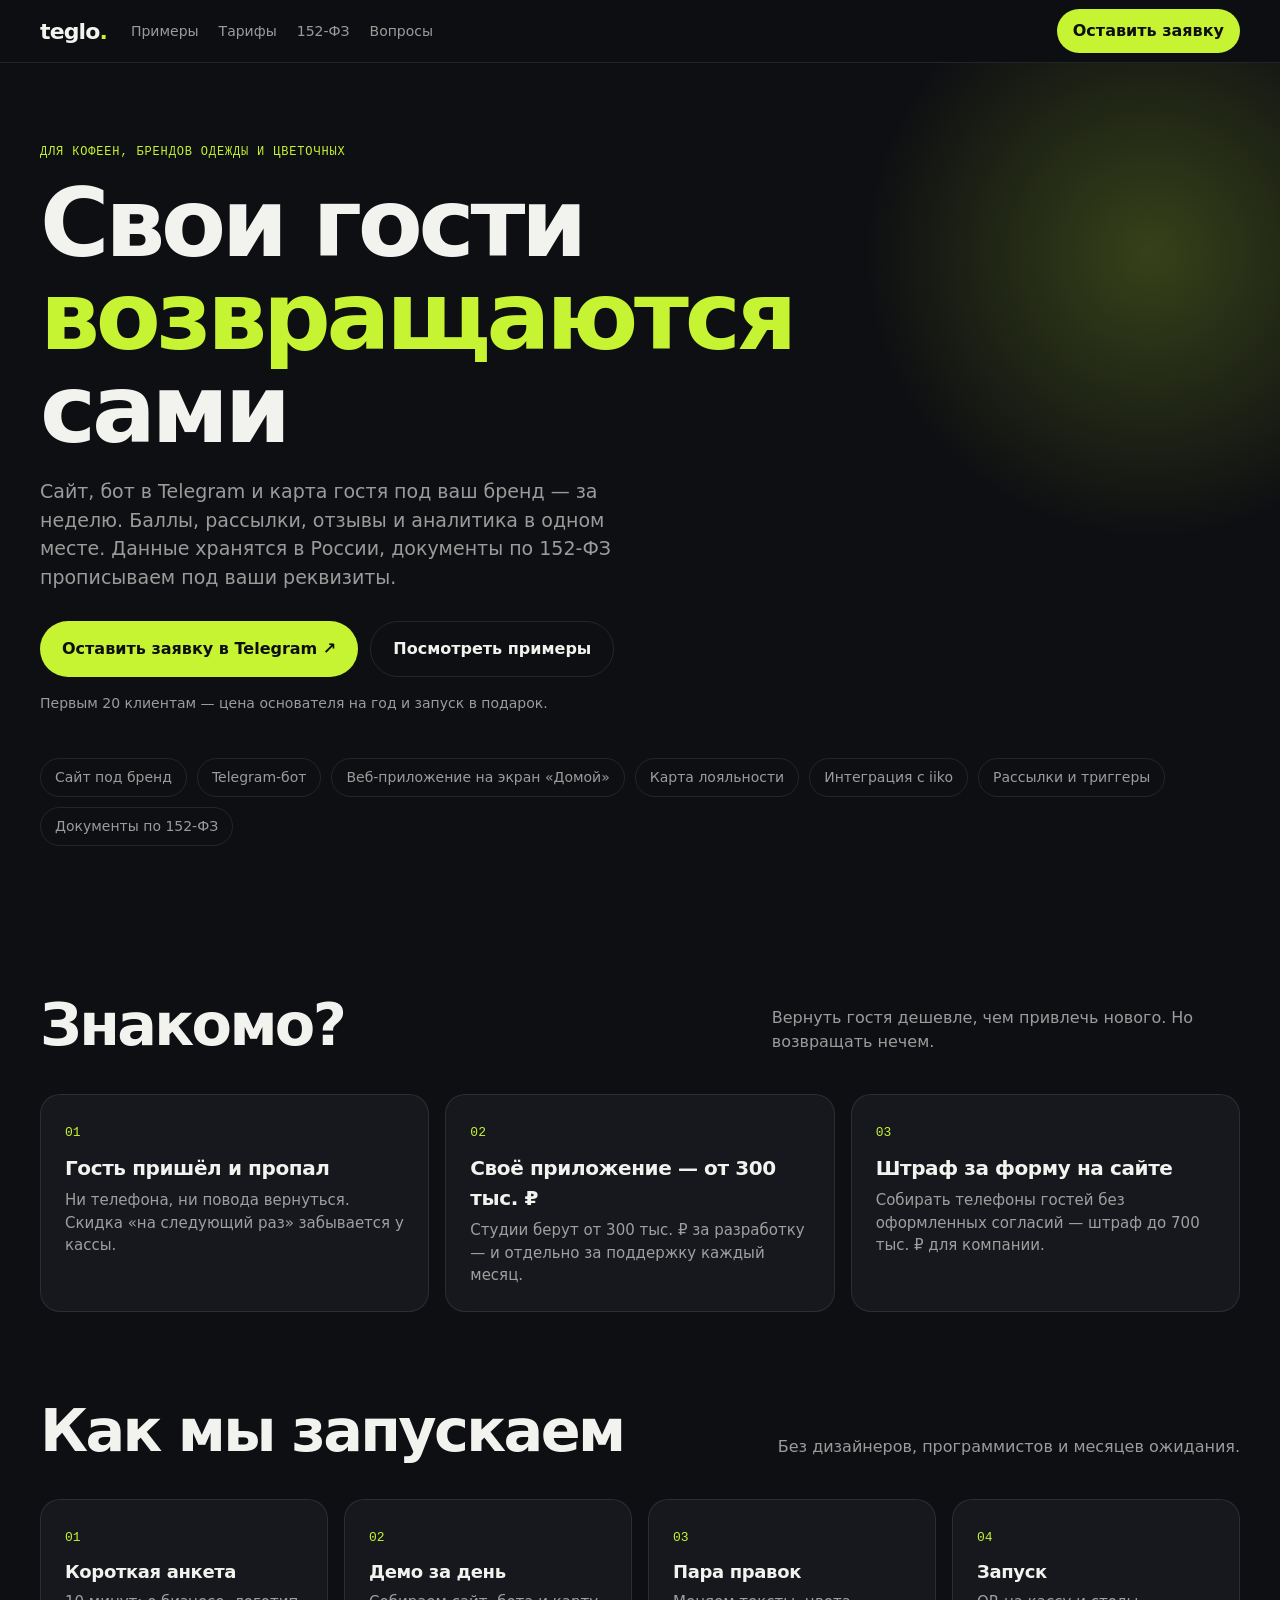
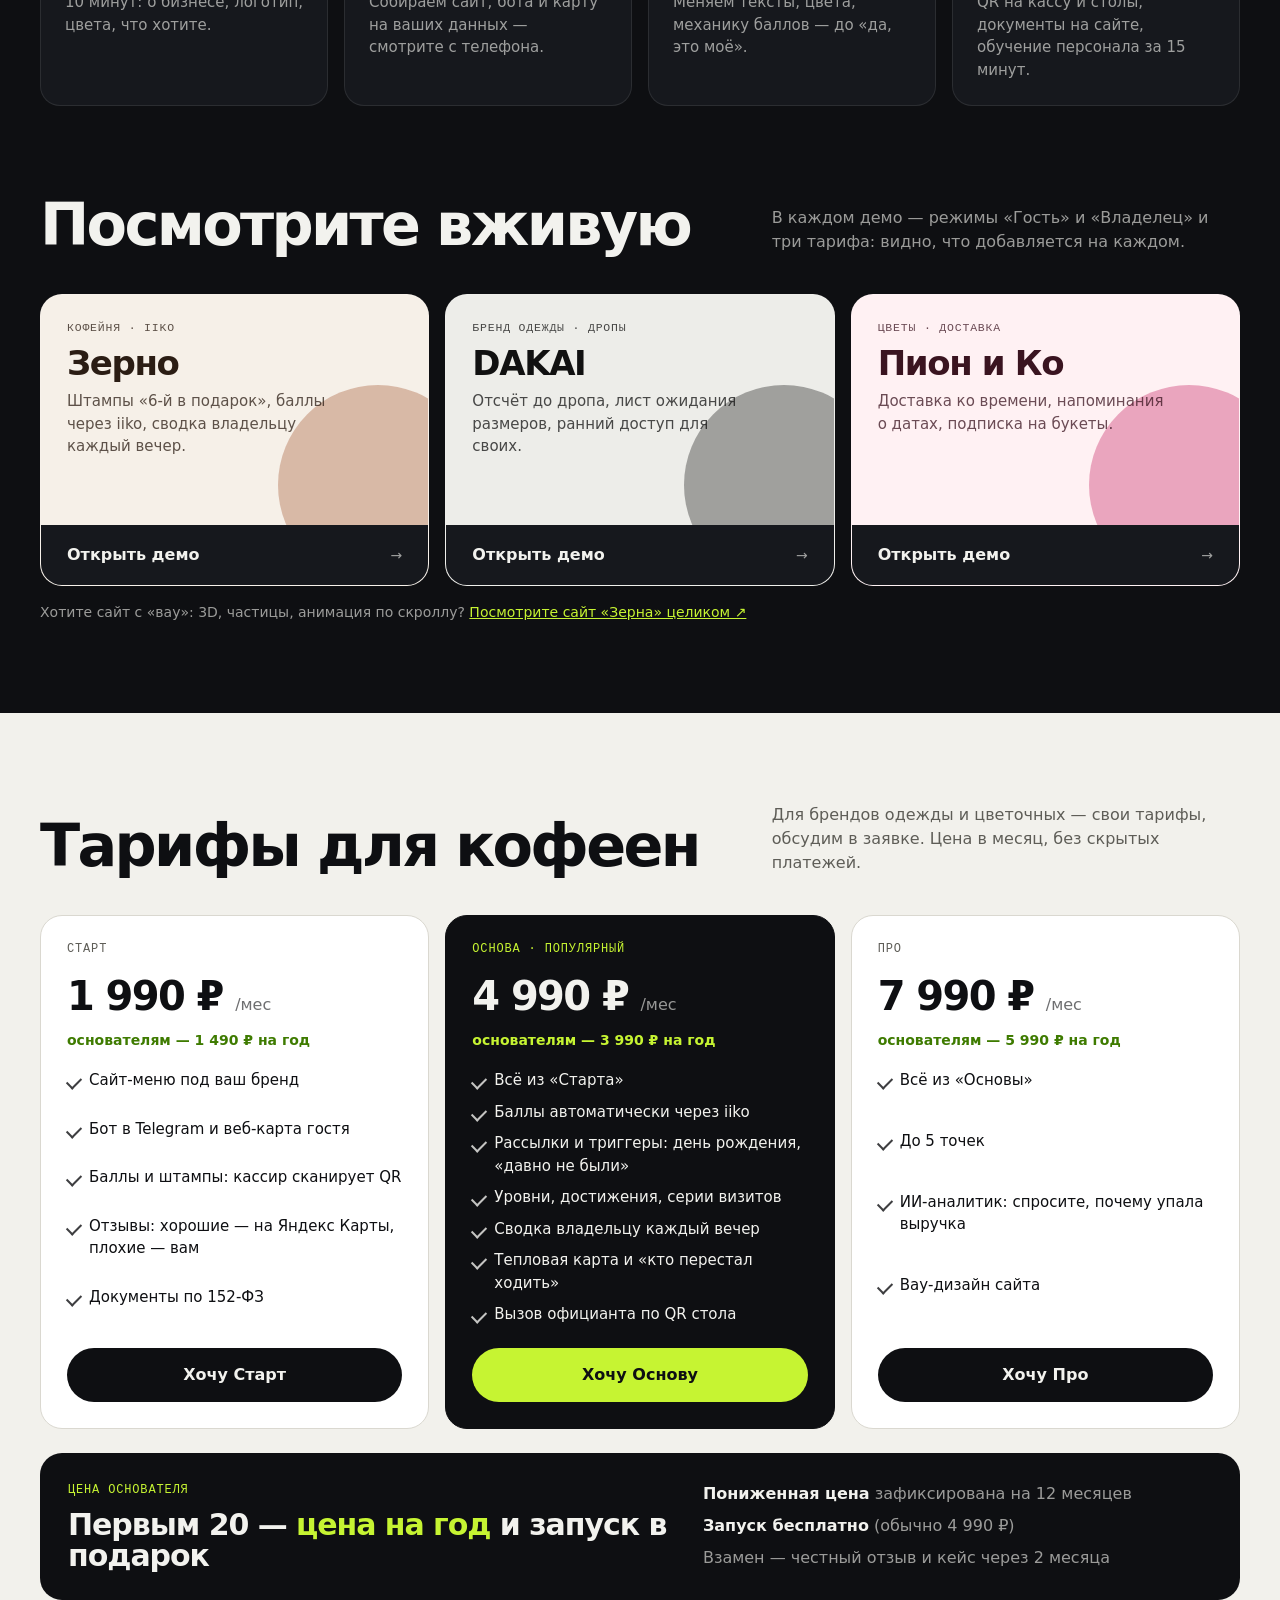
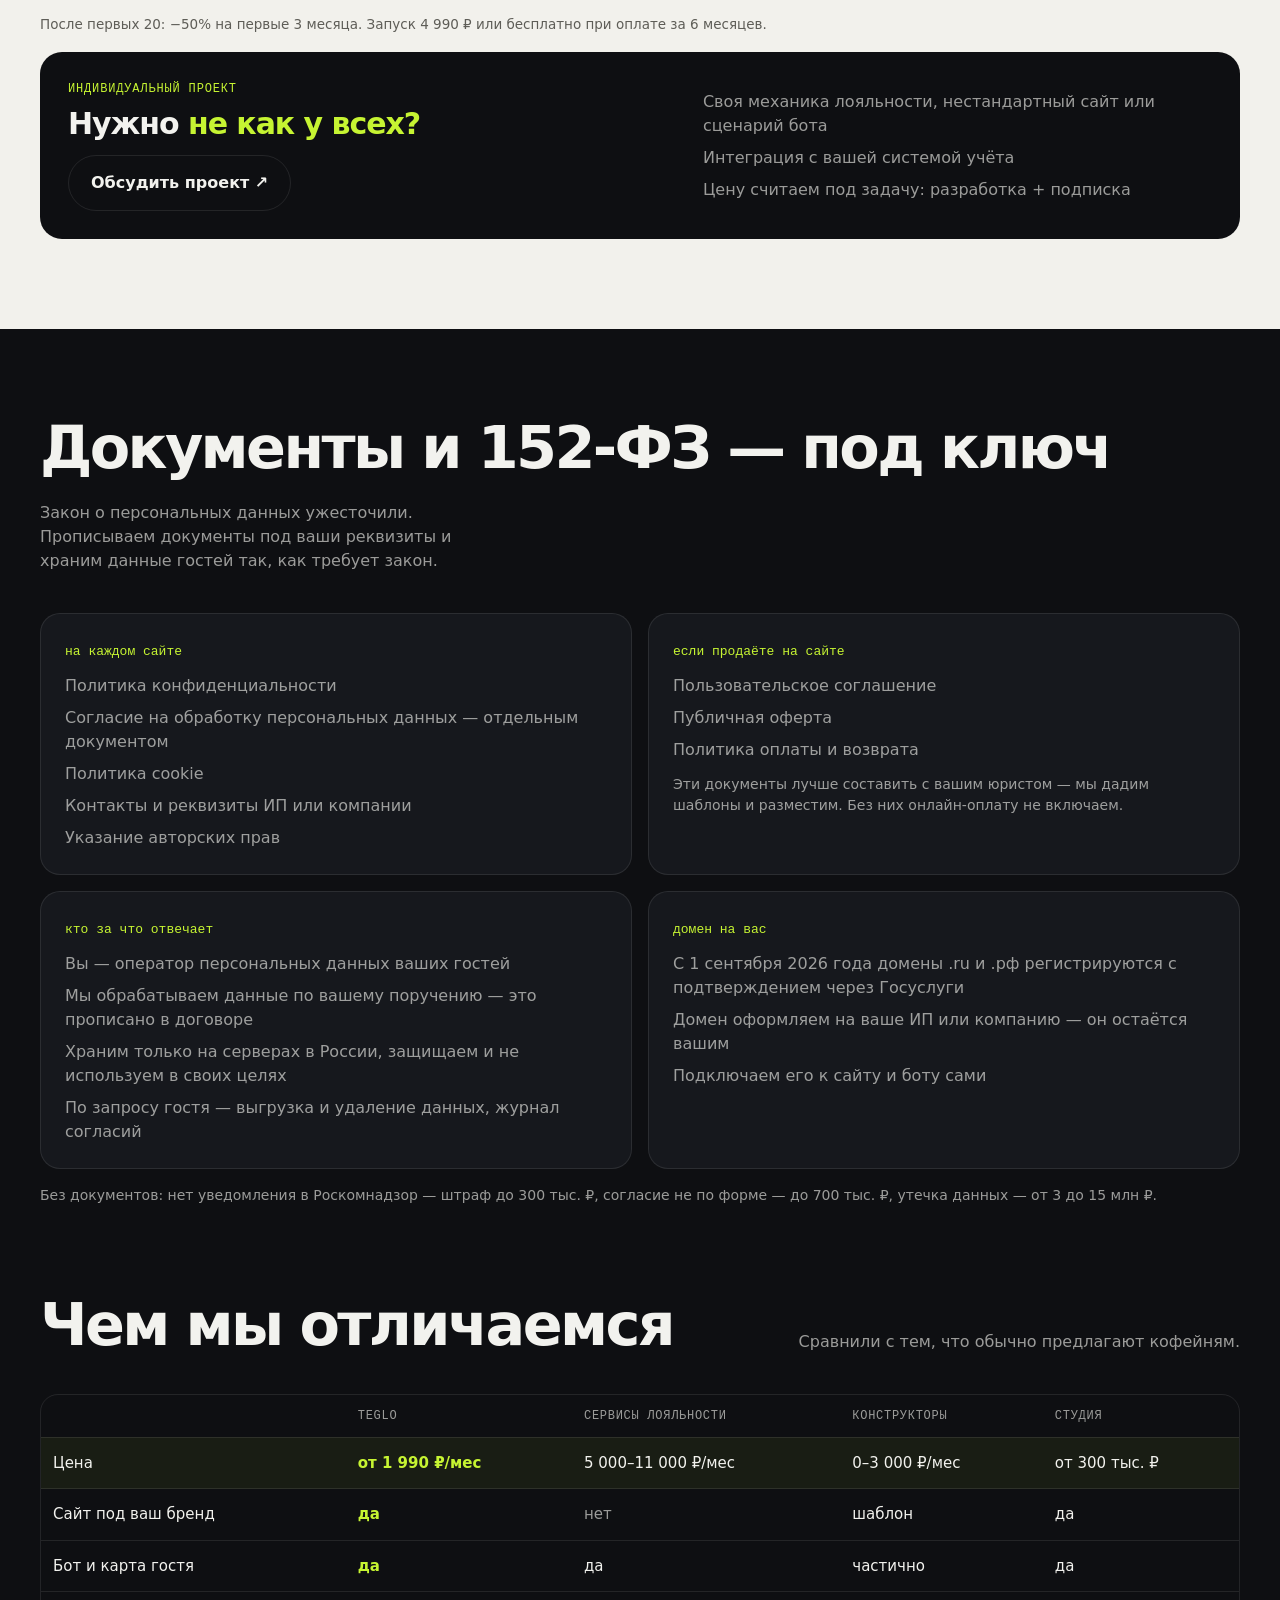
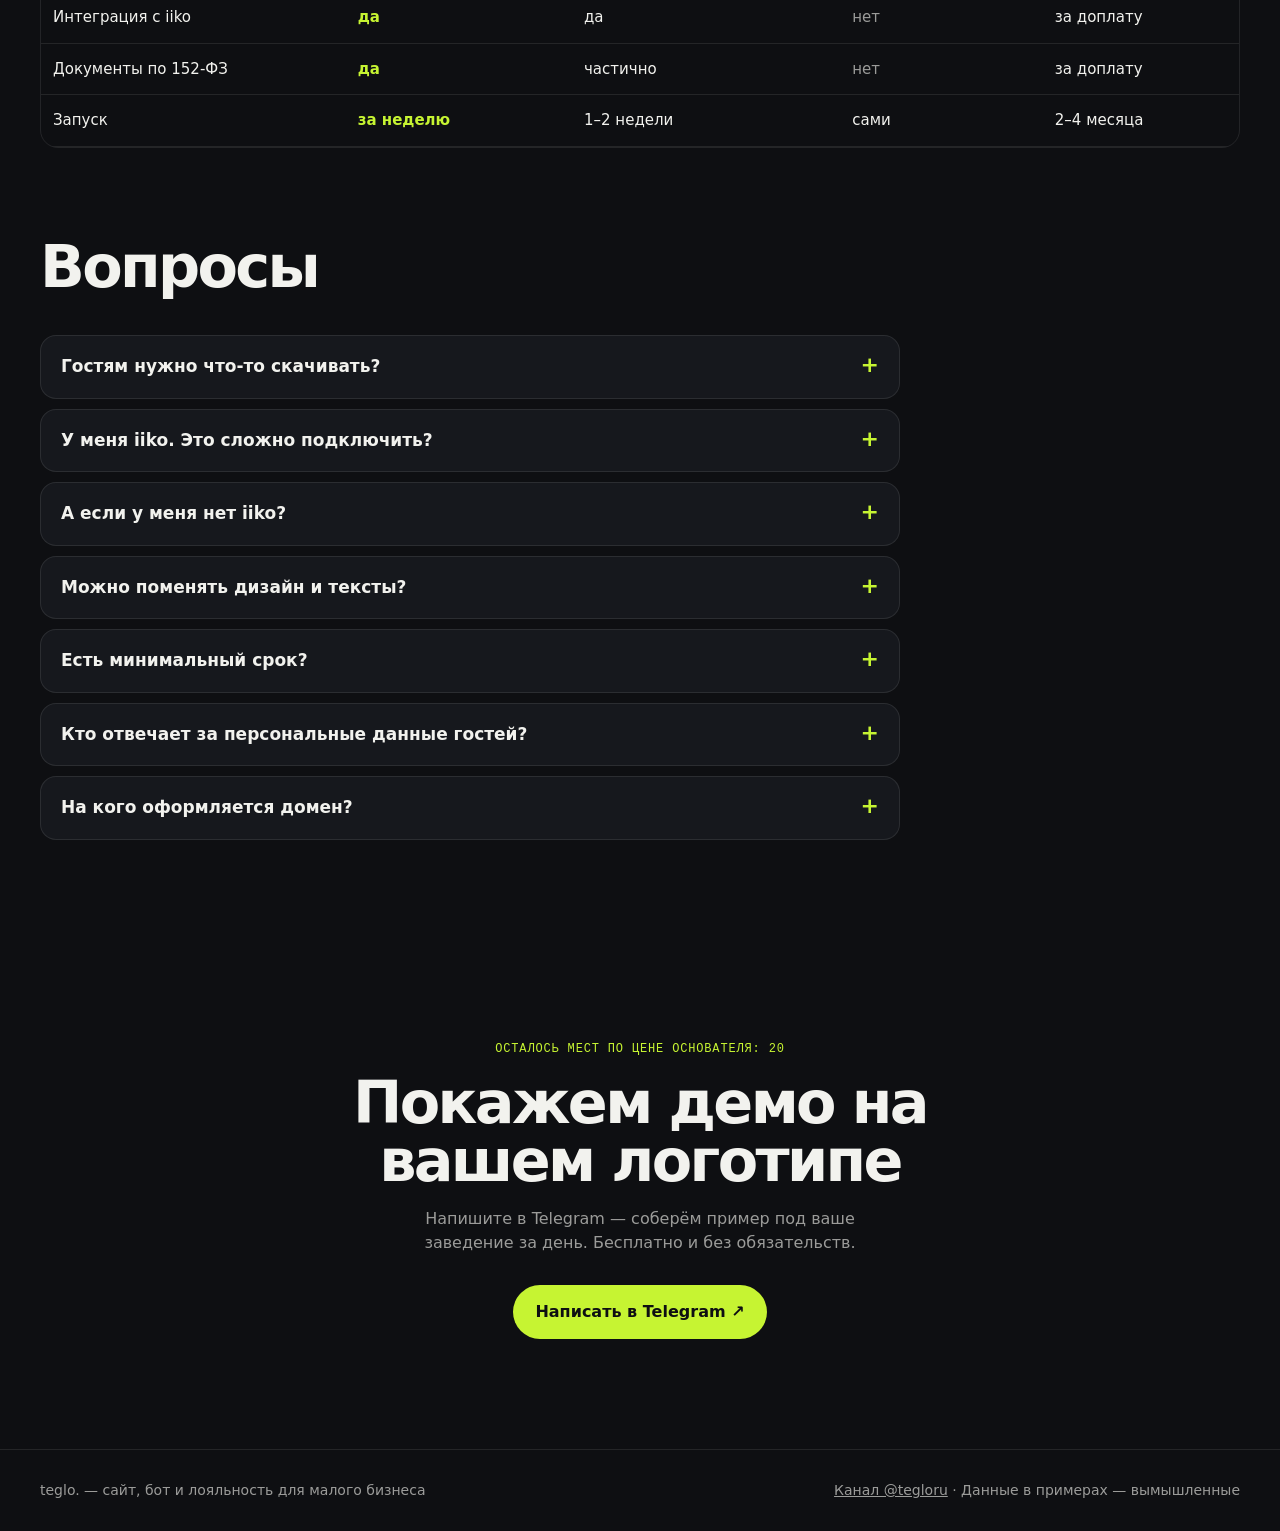
==== commit 861871df: "Лендинг: тепловая карта и «кто перестал ходить» — в Основе (как в тарифах в коде) Co-Authored-By: Cl" ====
--- a/web/index.html
+++ b/web/index.html
@@ -179,10 +179,10 @@
       <ul><li>Сайт-меню под ваш бренд</li><li>Бот в Telegram и веб-карта гостя</li><li>Баллы и штампы: кассир сканирует QR</li><li>Отзывы: хорошие — на Яндекс Карты, плохие — вам</li><li>Документы по 152-ФЗ</li></ul>
       <a class="btn tg" href="#" target="_blank" rel="noopener">Хочу Старт</a></div>
     <div class="tier main"><span class="n">Основа · популярный</span><div class="p">4 990 ₽ <small>/мес</small></div><div class="f">основателям — 3 990 ₽ на год</div>
-      <ul><li>Всё из «Старта»</li><li>Баллы автоматически через iiko</li><li>Рассылки и триггеры: день рождения, «давно не были»</li><li>Уровни, достижения, серии визитов</li><li>Сводка владельцу каждый вечер</li><li>Вызов официанта по QR стола</li></ul>
+      <ul><li>Всё из «Старта»</li><li>Баллы автоматически через iiko</li><li>Рассылки и триггеры: день рождения, «давно не были»</li><li>Уровни, достижения, серии визитов</li><li>Сводка владельцу каждый вечер</li><li>Тепловая карта и «кто перестал ходить»</li><li>Вызов официанта по QR стола</li></ul>
       <a class="btn a tg" href="#" target="_blank" rel="noopener">Хочу Основу</a></div>
     <div class="tier"><span class="n">Про</span><div class="p">7 990 ₽ <small>/мес</small></div><div class="f">основателям — 5 990 ₽ на год</div>
-      <ul><li>Всё из «Основы»</li><li>До 5 точек</li><li>ИИ-аналитик: спросите, почему упала выручка</li><li>Вау-дизайн сайта</li><li>Тепловая карта и «кто перестал ходить»</li></ul>
+      <ul><li>Всё из «Основы»</li><li>До 5 точек</li><li>ИИ-аналитик: спросите, почему упала выручка</li><li>Вау-дизайн сайта</li></ul>
       <a class="btn tg" href="#" target="_blank" rel="noopener">Хочу Про</a></div>
   </div>
   <div class="offer">
